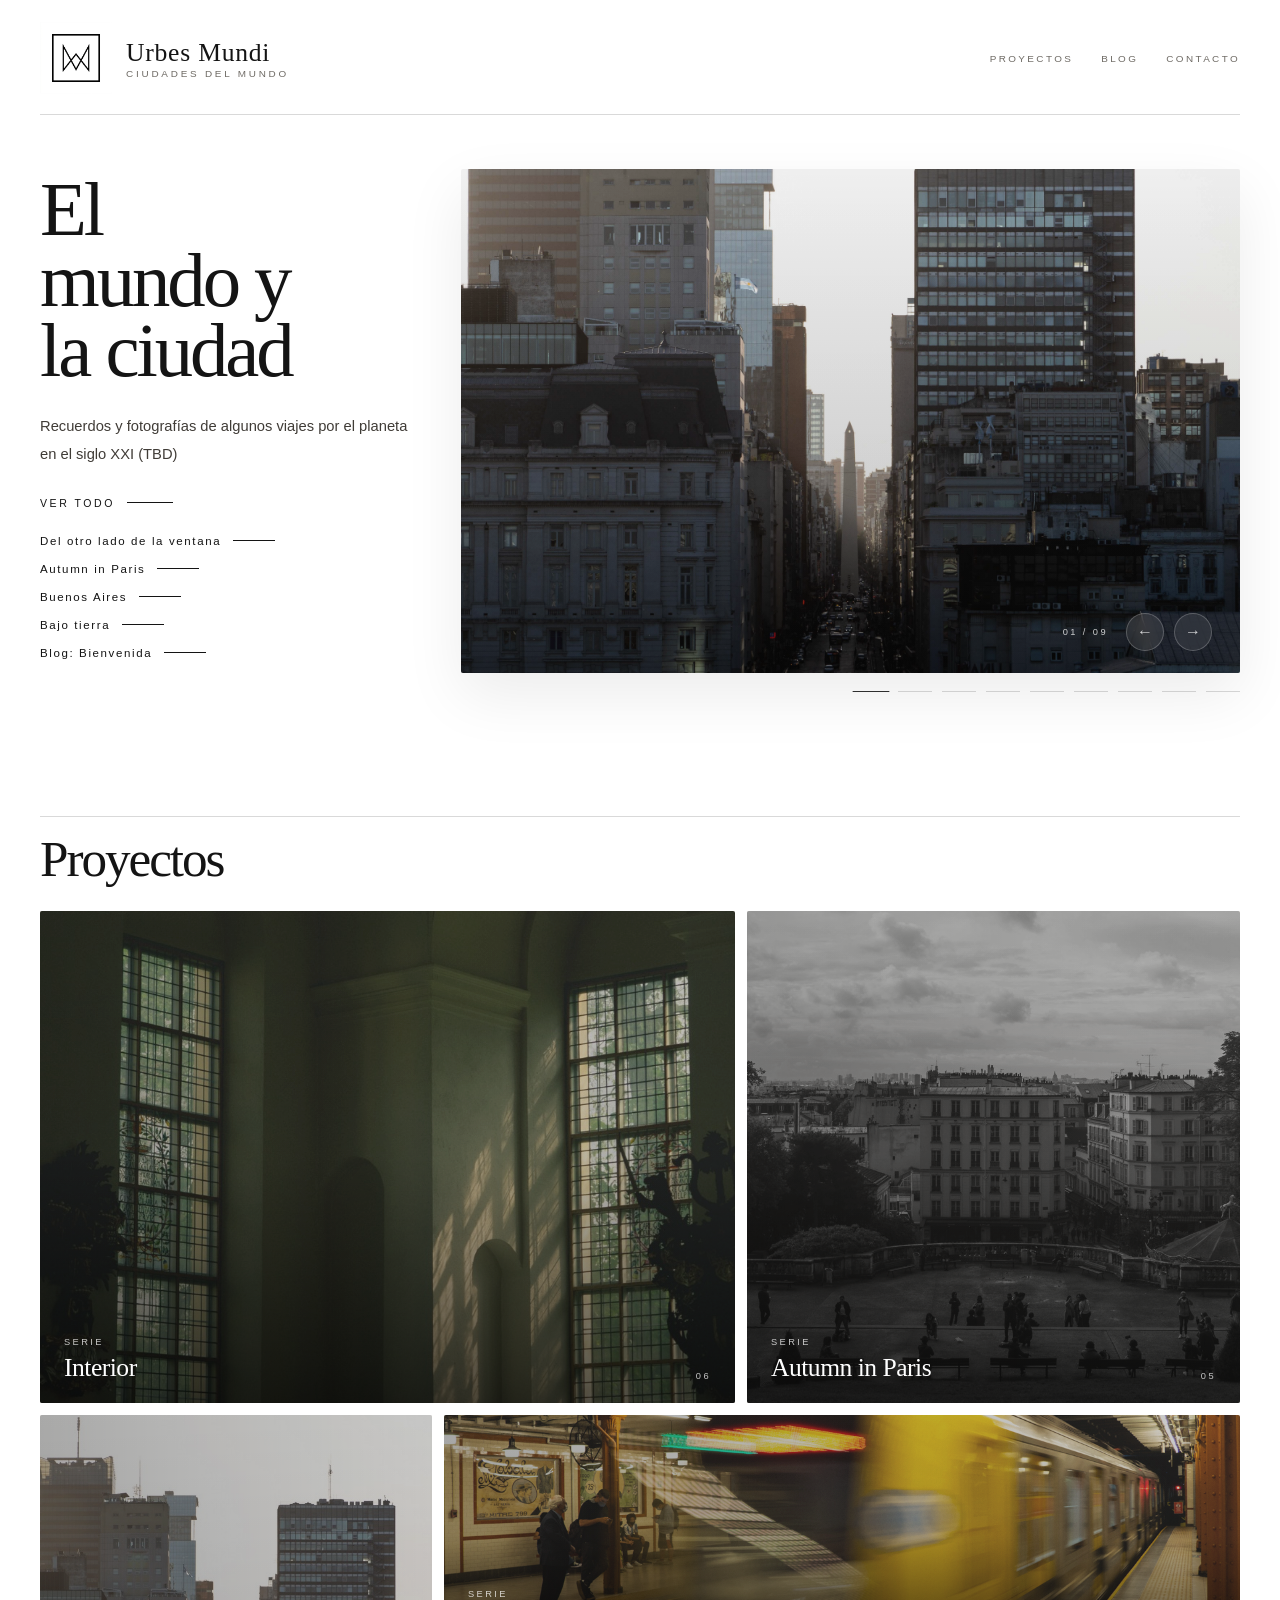
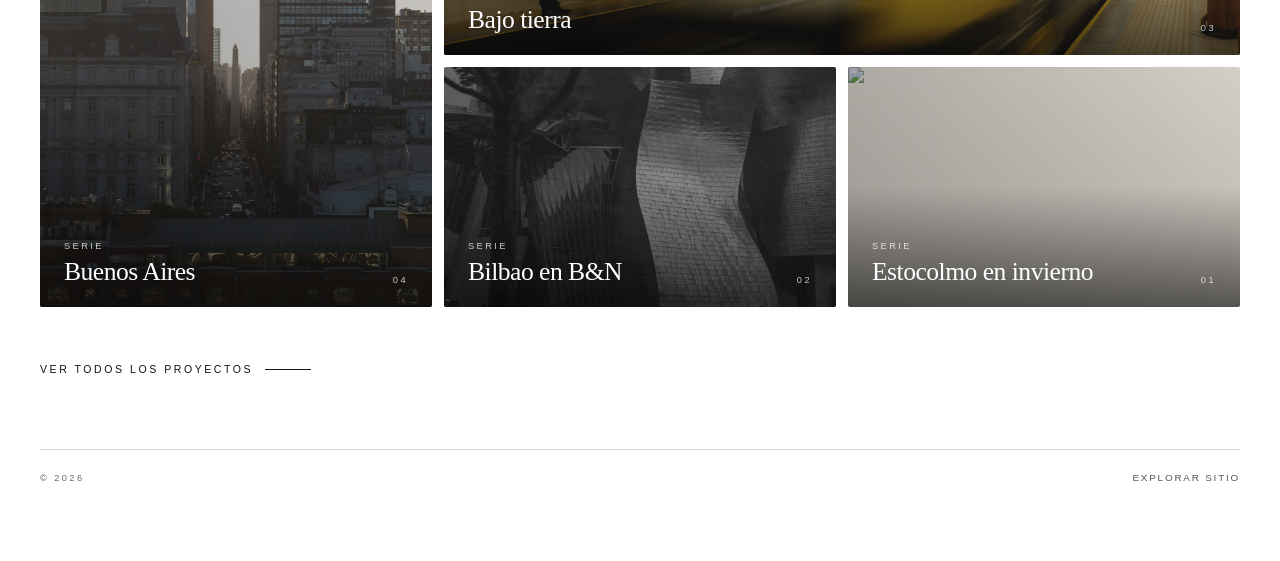
==== index.html @ 208b6910 "UMv2" ====
<!DOCTYPE html>
<html lang="es">
<head>
  <meta charset="UTF-8">
  <title>Urbes Mundi</title>
  <meta name="viewport" content="width=device-width, initial-scale=1.0">
  <link rel="stylesheet" href="style.css">
  <link rel="icon" href="logo.png">
</head>
<body>
  <div class="shell">
    <header class="site-header">
      <div class="site-mark">
        <a href="index.html" class="logo-wrap" aria-label="Ir al inicio de Urbes Mundi">
          <img src="logo.png" alt="Urbes Mundi">
        </a>
        <div>
          <p class="site-title">Urbes Mundi</p>
          <p class="site-note">Ciudades del mundo</p>
        </div>
      </div>

      <nav class="site-nav">
        <a href="galeria.html">Proyectos</a>
        <a href="blog.html">Blog</a>
        <a href="contacto.html">Contacto</a>
      </nav>
    </header>

    <main>
      <section class="hero" id="galeria">
        <div class="hero-copy">
          <h1 class="hero-title">El mundo y la ciudad</h1>
          <p class="hero-subtitle">
            Recuerdos y fotografías de algunos viajes por el planeta en el siglo XXI (TBD)
          </p>
          <a class="hero-link" href="galeria.html">Ver todo</a>
          <div class="hero-links" aria-label="Últimos proyectos publicados">          
            <!-- ULTIMAS SER bienvenidaIES O ENTRADAS PUBLICADAS: mantener las mas nuevas arriba -->
            <a class="hero-link-small" href="proyectos/6-interiores/6-interiores.html">Del otro lado de la ventana</a>
            <a class="hero-link-small" href="proyectos/5-autumn-in-paris/5-autumn-in-paris.html">Autumn in Paris</a>
            <a class="hero-link-small" href="proyectos/4-buenos-aires/4-buenos-aires.html">Buenos Aires</a>
            <a class="hero-link-small" href="proyectos/3-bajo-tierra/3-bajo-tierra.html">Bajo tierra</a>
            <a class="hero-link-small" href="proyectos/blog/260512 Bienvenida/entrada.html">Blog: Bienvenida</a>
            <!-- <a class="hero-link-small" href="proyectos/2-bilbaoBN/2-bilbaoBN.html">Bilbao en B&N</a>
            <a class="hero-link-small" href="proyectos/1-estocolmo/1-estocolmo.html">Estocolmo en invierno</a> -->
          </div>
        </div>

        <div class="carousel-panel">
          <div class="carousel-stage">
            <div class="carousel-track">
              <figure class="carousel-slide active">
                <img src="proyectos/0-carrousel/carrousel2.jpeg" alt="Carrousel 1">
              </figure>
              <figure class="carousel-slide">
                <img src="proyectos/0-carrousel/carrousel4.jpeg" alt="Carrousel 2">
              </figure>
              <figure class="carousel-slide">
                <img src="proyectos/0-carrousel/carrousel7.jpeg" alt="Carrousel 3">
              </figure>
              <figure class="carousel-slide">
                <img src="proyectos/0-carrousel/carrousel8.jpeg" alt="Carrousel 4">
              </figure>
              <figure class="carousel-slide">
                <img src="proyectos/0-carrousel/carrousel9.jpeg" alt="Carrousel 5">
              </figure>
              <figure class="carousel-slide">
                <img src="proyectos/0-carrousel/carrousel6.jpeg" alt="Carrousel 6">
              </figure>
              <figure class="carousel-slide">
                <img src="proyectos/0-carrousel/carrousel1.jpeg" alt="Carrousel 7">
              </figure>
              <figure class="carousel-slide">
                <img src="proyectos/0-carrousel/carrousel10.jpeg" alt="Carrousel 8">
              </figure>
              <figure class="carousel-slide">
                <img src="proyectos/0-carrousel/carrousel3.jpeg" alt="Carrousel 9">
              </figure>
            </div>

<!-- ============================== CARROUSEL ============================== 
              1. Un <figure> dentro de .carousel-track:
                  <figure class="carousel-slide">
                    <img src="proyectos/0-carrousel/carrouselN.jpeg" alt="Descripcion breve">
                  </figure>

              Sustituye N por el número siguiente. La primera slide debe
              mantener la clase "active" (solo una a la vez).
              El contador y la lógica se actualizan solos.
              ============================================================ -->

            <div class="carousel-meta">
              <div class="carousel-count" id="carousel-count">00 / 00</div>
              <div class="carousel-controls">
                <button class="carousel-btn" id="prev-btn" aria-label="Imagen anterior">&#8592;</button>
                <button class="carousel-btn" id="next-btn" aria-label="Imagen siguiente">&#8594;</button>
              </div>
            </div>
          </div>

          <div class="carousel-indicators" aria-label="Indicadores del carrusel">
            <button class="carousel-dot active" aria-label="Ir a la imagen 1"></button>
            <button class="carousel-dot" aria-label="Ir a la imagen 2"></button>
            <button class="carousel-dot" aria-label="Ir a la imagen 3"></button>
            <button class="carousel-dot" aria-label="Ir a la imagen 4"></button>
            <button class="carousel-dot" aria-label="Ir a la imagen 5"></button>
            <button class="carousel-dot" aria-label="Ir a la imagen 6"></button>
            <button class="carousel-dot" aria-label="Ir a la imagen 7"></button>
            <button class="carousel-dot" aria-label="Ir a la imagen 8"></button>
            <button class="carousel-dot" aria-label="Ir a la imagen 9"></button>
          </div>
<!-- ============================== CARROUSEL INDICADORES ==============================

            <button class="carousel-dot" aria-label="Ir a la imagen N"></button>

============================================================ -->
        </div>
      </section>

      <section class="projects" id="proyectos">
        <div class="projects-header">
          <div class="section-heading-group">
            <h2 class="section-title-large">Proyectos</h2>
          </div>
        </div>

<!-- ============================ ORDEN DE TARJETAS EN INICIO ===============================
      | 1. LARGE | 2. MEDIUM |
      | 3. TALL | 4. WIDE | 5. SMALL |
      | 6. SMALL | 7. SMALL | 8. SMALL | 9. SMALL |
============================================================================================= -->
  

  <!--======PARA AUTOMATIZAR ORDEN DE SERIES======
        <div class="projects-grid" id="series-home"></div>
   ============================================-->
        <div class="projects-grid">


          <a class="project-card large" href="proyectos/6-interiores/6-interiores.html">
            <!--FOTO PORTADA-->
            <img src="proyectos/6-interiores/portada.jpg" alt="Interiores">
            <div class="project-info">
              <div class="project-text">
                <span class="project-kicker">Serie</span>
                <!--NOMBRE SERIE-->
                <span class="project-name">Interior</span>
              </div>
              <!--NÚMERO SERIE-->
              <span class="project-index">06</span>
            </div>
          </a>

          <a class="project-card medium" href="proyectos/5-autumn-in-paris/5-autumn-in-paris.html">
            <!--FOTO PORTADA-->
            <img src="proyectos/5-autumn-in-paris/portada.jpg" alt="Autumn in Paris">
            <div class="project-info">
              <div class="project-text">
                <span class="project-kicker">Serie</span>
                <!--NOMBRE SERIE-->
                <span class="project-name">Autumn in Paris</span>
              </div>
              <!--NÚMERO SERIE-->
              <span class="project-index">05</span>
            </div>
          </a>

          <a class="project-card tall" href="proyectos/4-buenos-aires/4-buenos-aires.html">
          
            <img src="proyectos/4-buenos-aires/portada.jpg" alt="Buenos Aires">
            <div class="project-info">
              <div class="project-text">
                <span class="project-kicker">Serie</span>
          
                <span class="project-name">Buenos Aires</span>
              </div>
              <span class="project-index">04</span>
            </div>
          </a>

          <a class="project-card wide" href="proyectos/3-bajo-tierra/3-bajo-tierra.html">
           
            <img src="proyectos/3-bajo-tierra/portada.jpg" alt="Proyecto 3">
            <div class="project-info">
              <div class="project-text">
                <span class="project-kicker">Serie</span>
           
                <span class="project-name">Bajo tierra</span>
              </div>
           
              <span class="project-index">03</span>
            </div>
          </a>

          <a class="project-card small" href="proyectos/2-bilbaoBN/2-bilbaoBN.html">
           
            <img src="proyectos/2-bilbaoBN/portada.jpg" alt="Bilbao en B&N">
            <div class="project-info">
              <div class="project-text">
                <span class="project-kicker">Serie</span>
           
                <span class="project-name">Bilbao en B&N</span>
              </div>
           
              <span class="project-index">02</span>
            </div>
          </a>

        <a class="project-card small" href="proyectos/1-estocolmo/1-estocolmo.html">
         
            <img src="proyectos/1-estocolmo/portada.JPG" alt="Proyecto ">
            <div class="project-info">
              <div class="project-text">
                <span class="project-kicker">Serie</span>
         
                <span class="project-name">Estocolmo en invierno</span>
              </div>
         
              <span class="project-index">01</span>
            </div>
          </a>


<!--=============PARA REDISTRIBUIR FOTOS MOSAICO TRUNCADO====================
          
  TAMAÑO TALL ========
          ENLACE A SERIE
          class="project-card small" href="proyectos/n-serie/"></a>
            NÚMERO DE PROYECTO
            <img src="proyectos/00carrousel/carrouselN.jpg" alt="Proyecto futuro N">
            <div class="project-info">
              <div class="project-text">
                <span class="project-kicker">Serie</span>
                NOMBRE SERIE
                <span class="project-name">Proyecto 8</span>
              </div>
              NÚMERO SERIE
              <span class="project-index">08</span>
            </div>


  TAMAÑO WIDE ========
          ENLACE A SERIE
          <a class="project-card small" href="proyectos/n-serie/"></a>
            NÚMERO DE PROYECTO
            <img src="proyectos/00carrousel/carrouselN.jpg" alt="Proyecto futuro N">
            <div class="project-info">
              <div class="project-text">
                <span class="project-kicker">Serie</span>
                NOMBRE SERIE
                <span class="project-name">Proyecto 8</span>
              </div>
              NÚMERO SERIE
              <span class="project-index">08</span>
            </div>


  TAMAÑO SMALL ========
          ENLACE A SERIE
          <a class="project-card small" href="proyectos/n-serie/">
            NÚMERO DE PROYECTO
            <img src="proyectos/00carrousel/carrouselN.jpg" alt="Proyecto futuro N">
            <div class="project-info">
              <div class="project-text">
                <span class="project-kicker">Serie</span>
                NOMBRE SERIE
                <span class="project-name">Proyecto 8</span>
              </div>
              NÚMERO SERIE
              <span class="project-index">08</span>
            </div>

=====================================================-->

        </div>

        <div class="section-link-bottom">
          <a class="inline-link" href="galeria.html">Ver todos los proyectos</a>
        </div>
      </section>


    <footer class="site-footer">
      <p>© 2026</p>
      <a class="site-footer-link" href="galeria.html">Explorar sitio</a>
    </footer>
  </div>

  <script src="js/carrousel.js"></script>
  <!--======PARA AUTOMATIZAR ORDEN DE SERIES===
   <script src="js/series.js"></script> 
   ============================================-->
</body>
</html>
---- style.css ----
*, *::before, *::after {
  box-sizing: border-box;
  margin: 0;
  padding: 0;
}

@font-face {
  font-family: "Newsreader";
  src: url("Fonts/Newsreader/Newsreader-VariableFont_opsz,wght.ttf") format("truetype");
  font-weight: 200 800;
  font-style: normal;
}

:root {
  /*--bg: #f2f0ea;*/
  --bg: #ffffff;
  /*--surface: #f8f6f1;*/
  --surface: #ffffff;
  --text: #141414;
  --muted: #6e6a64;
  --line: rgba(20, 20, 20, 0.16);
  --line-strong: rgba(20, 20, 20, 0.28);
  --shadow: 0 22px 60px rgba(0, 0, 0, 0.08);
  --radius-lg: 2px;
  --radius-md: 20px;
  --serif: "Newsreader", "Times New Roman", serif;
  --sans: "Helvetica Neue", Helvetica, Arial, sans-serif;
}

html {
  scroll-behavior: smooth;
}

body {
  font-family: var(--sans);
  font-weight: 300;
  background: var(--bg);
/*  background: linear-gradient(180deg, #f7f5f0 0%, var(--bg) 28%, #eeece6 100%);*/
  color: var(--text);
}

img {
  display: block;
  max-width: 100%;
}

a {
  color: inherit;
}

.blog-entry-link {
  font-family: "American Typewriter", "Courier New", monospace;
}

.shell {
  width: min(100%, 1440px);
  margin: 0 auto;
  padding: 0 40px 72px;
}

.site-header {
  display: flex;
  align-items: center;
  justify-content: space-between;
  gap: 24px;
  padding: 22px 0 20px;
  border-bottom: 0.5px solid var(--line);
  position: sticky;
  top: 0;
  z-index: 100;
  background: #ffffff;
  /*background: #f7f5f0;*/
  transition: padding 0.3s ease;
}

/*HEADER MINIMAL CON SCROLL*/
.site-header.scrolled {
  padding: 14px 0 12px;
}

.site-header.scrolled .site-title,
.site-header.scrolled .site-note {
  opacity: 0;
  max-width: 0;
  overflow: hidden;
  transition: opacity 0.3s ease, max-width 0.3s ease;
}

.site-title,
.site-note {
  transition: opacity 0.3s ease, max-width 0.3s ease;
  max-width: 300px;
}
/**/



.logo-wrap {
  display: inline-flex;
  align-items: center;
  line-height: 0;
}

.logo-wrap img {
  width: 72px;
  height: auto;
}

.site-mark {
  display: flex;
  align-items: center;
  gap: 14px;
}

.site-title {
  font-family: var(--serif);
  font-size: clamp(1.6rem, 1.6vw, 2rem);
  font-weight: 320;
  letter-spacing: 0.03em;
}

.site-note {
  font-size: 0.62rem;
  letter-spacing: 0.28em;
  text-transform: uppercase;
  color: var(--muted);
}

.site-nav {
  display: flex;
  align-items: center;
  gap: 28px;
}

.site-nav a {
  position: relative;
  font-size: 0.62rem;
  font-weight: 400;
  letter-spacing: 0.24em;
  text-transform: uppercase;
  text-decoration: none;
  color: var(--muted);
  transition: color 0.25s ease;
}

.site-nav a::after {
  content: "";
  position: absolute;
  left: 0;
  bottom: -6px;
  width: 100%;
  height: 1px;
  background: var(--text);
  transform: scaleX(0);
  transform-origin: left;
  transition: transform 0.25s ease;
}

.site-nav a:hover,
.site-nav a:focus-visible {
  color: var(--text);
}

.site-nav a:hover::after,
.site-nav a:focus-visible::after {
  transform: scaleX(1);
}

.section-label {
  display: inline-block;
  margin-bottom: 22px;
  font-size: 0.58rem;
  font-weight: 400;
  letter-spacing: 0.3em;
  text-transform: uppercase;
  color: var(--muted);
}

.site-footer {
  display: flex;
  justify-content: space-between;
  align-items: center;
  gap: 16px;
  margin-top: 72px;
  padding: 22px 0 6px;
  border-top: 0.5px solid var(--line);
  font-size: 0.58rem;
  letter-spacing: 0.26em;
  text-transform: uppercase;
  color: var(--muted);
}

.hero {
  display: grid;
  grid-template-columns: minmax(0, 0.7fr) minmax(0, 1.48fr);
  gap: 52px;
  align-items: start;
  padding: 42px 0 24px;
}

.hero-copy {
  padding-top: 18px;
}

.hero-title {
  max-width: 7ch;
  font-family: var(--serif);
  font-size: clamp(3.4rem, 6vw, 6.5rem);
  font-weight: 280;
  line-height: 0.92;
  letter-spacing: -0.04em;
  text-wrap: balance;
}

.hero-subtitle,
.projects-intro,
.about-text,
.project-description {
  font-size: 0.92rem;
  line-height: 1.9;
  color: #403c37;
}

.hero-subtitle {
  max-width: 26rem;
  margin-top: 26px;
}

.hero-link,
.inline-link {
  display: inline-flex;
  align-items: center;
  gap: 12px;
  margin-top: 28px;
  font-size: 0.66rem;
  font-weight: 400;
  letter-spacing: 0.24em;
  text-transform: uppercase;
  text-decoration: none;
}

.hero-links {
  display: flex;
  flex-direction: column;
  align-items: flex-start;
  gap: 16px;
  margin-top: 24px;
}

.hero-link-small {
  display: inline-flex;
  align-items: center;
  gap: 12px;
  font-size: 0.72rem;
  font-weight: 400;
  letter-spacing: 0.14em;
  text-transform: none;
  text-decoration: none;
}

.hero-link-small::after {
  content: "";
  width: 42px;
  height: 1px;
  background: var(--text);
  transition: width 0.25s ease, opacity 0.25s ease;
}

.hero-link-small:hover::after,
.hero-link-small:focus-visible::after {
  width: 56px;
  opacity: 0.7;
}

.hero-link::after,
.inline-link::after {
  content: "";
  width: 46px;
  height: 1px;
  background: var(--text);
  transition: width 0.25s ease;
}

.hero-link:hover::after,
.hero-link:focus-visible::after,
.inline-link:hover::after,
.inline-link:focus-visible::after {
  width: 68px;
}

.carousel-panel {
  position: relative;
  min-height: 62vh;
  padding: 12px 0 56px;
}

.carousel-stage {
  position: relative;
  height: 100%;
  min-height: 56vh;
  overflow: hidden;
  border-radius: var(--radius-lg);
  background: linear-gradient(160deg, rgba(255,255,255,0.72), rgba(226,223,216,0.65));
  box-shadow: var(--shadow);
  isolation: isolate;
}

.carousel-stage::after {
  content: "";
  position: absolute;
  inset: 0;
  background: linear-gradient(to top, rgba(0,0,0,0.22), rgba(0,0,0,0.02) 36%, rgba(0,0,0,0));
  pointer-events: none;
  z-index: 1;
}

.carousel-track {
  position: relative;
  min-height: 56vh;
}

.carousel-slide {
  position: absolute;
  inset: 0;
  opacity: 0;
  transform: scale(1.03);
  transition: opacity 1.6s ease, transform 6.8s ease;
  pointer-events: none;
}

.carousel-slide::after {
  content: "";
  position: absolute;
  inset: 0;
  background: linear-gradient(to top, rgba(7, 7, 7, 0.18), rgba(7, 7, 7, 0));
}

.carousel-slide img {
  width: 100%;
  height: 100%;
  object-fit: cover;
  filter: saturate(0.8) contrast(0.96) brightness(0.96);
}

.carousel-slide.active {
  opacity: 1;
  transform: scale(1);
  pointer-events: auto;
  z-index: 1;
}

.carousel-meta {
  position: absolute;
  right: 28px;
  bottom: 22px;
  z-index: 2;
  display: flex;
  align-items: center;
  gap: 18px;
  color: rgba(255,255,255,0.78);
}

.carousel-count,
.project-kicker,
.project-index,
.project-meta,
.lightbox-counter,
.zoom-hint {
  font-size: 0.58rem;
  font-weight: 400;
  letter-spacing: 0.26em;
  text-transform: uppercase;
}

.carousel-controls,
.lightbox-actions,
.lightbox-zoom {
  display: flex;
  gap: 10px;
}

.carousel-btn,
.lightbox-btn,
.zoom-btn {
  width: 38px;
  height: 38px;
  border: 1px solid rgba(255,255,255,0.22);
  border-radius: 999px;
  background: rgba(255,255,255,0.08);
  color: rgba(255,255,255,0.78);
  font-size: 1rem;
  cursor: pointer;
  backdrop-filter: blur(8px);
  -webkit-backdrop-filter: blur(8px);
  transition: background 0.25s ease, border-color 0.25s ease, color 0.25s ease;
}

.carousel-btn:hover,
.carousel-btn:focus-visible,
.lightbox-btn:hover,
.lightbox-btn:focus-visible,
.zoom-btn:hover,
.zoom-btn:focus-visible {
  background: rgba(255,255,255,0.16);
  border-color: rgba(255,255,255,0.34);
  color: white;
}

.carousel-indicators {
  display: flex;
  gap: 10px;
  justify-content: flex-end;
  padding-top: 18px;
}

.carousel-dot {
  width: 34px;
  height: 1px;
  border: none;
  background: rgba(20, 20, 20, 0.16);
  cursor: pointer;
  transition: transform 0.25s ease, background 0.25s ease;
}

.carousel-dot.active {
  background: rgba(20, 20, 20, 0.88);
  transform: scaleX(1.08);
}

.projects {
  padding: 44px 0 0;
}

.projects-header,
.project-header,
.about-strip,
.contact-strip,
.archive-header {
  display: grid;
  grid-template-columns: minmax(0, 1fr) auto;
  gap: 24px;
  align-items: end;
  margin-bottom: 28px;
  padding-top: 18px;
  border-top: 0.5px solid var(--line);
}

.projects-intro {
  max-width: 34rem;
}

.section-heading-group {
  display: grid;
  gap: 14px;
  justify-items: start;
}

.section-title-large {
  font-family: var(--serif);
  font-size: clamp(2.2rem, 4vw, 4rem);
  font-weight: 320;
  letter-spacing: -0.04em;
  line-height: 0.94;
  text-wrap: balance;
}

.section-title-medium {
  font-family: var(--serif);
  font-size: clamp(1.3rem, 2.2vw, 2rem);
  font-weight: 320;
  letter-spacing: -0.03em;
  line-height: 0.98;
}

.section-link-bottom {
  margin-top: 28px;
}

.site-footer-link {
  font-size: 0.62rem;
  font-weight: 400;
  letter-spacing: 0.18em;
  text-transform: uppercase;
  text-decoration: none;
  color: rgba(20, 20, 20, 0.72);
  transition: color 0.25s ease, opacity 0.25s ease;
}

.site-footer-link:hover,
.site-footer-link:focus-visible {
  color: rgba(20, 20, 20, 0.92);
}

.projects-grid {
  display: grid;
  grid-template-columns: repeat(12, 1fr);
  grid-auto-rows: minmax(240px, 14vw);
  gap: 12px;
}

.project-card {
  position: relative;
  display: flex;
  align-items: flex-end;
  min-height: 220px;
  overflow: hidden;
  border-radius: var(--radius-lg);
  text-decoration: none;
  color: white;
  background: #d7d2ca;
  isolation: isolate;
}

.project-card.large {
  grid-column: span 7;
  grid-row: span 2;
}

.project-card.medium {
  grid-column: span 5;
  grid-row: span 2;
}

.project-card.tall {
  grid-column: span 4;
  grid-row: span 2;
}

.project-card.wide {
  grid-column: span 8;
  grid-row: span 1;
}

.project-card.small {
  grid-column: span 4;
  grid-row: span 1;
}

.project-card img {
  position: absolute;
  inset: 0;
  width: 100%;
  height: 100%;
  object-fit: cover;
  opacity: 0.88;
  filter: saturate(0.92) contrast(0.96) brightness(0.84);
  transition: transform 1s ease, filter 0.45s ease, opacity 0.45s ease;
}

.project-card::before {
  content: "";
  position: absolute;
  inset: 0;
  background:
    linear-gradient(to top, rgba(0,0,0,0.6), rgba(0,0,0,0.08) 50%, rgba(0,0,0,0.02)),
    linear-gradient(to right, rgba(0,0,0,0.18), rgba(0,0,0,0));
  z-index: 1;
}

.project-card::after {
  content: "";
  position: absolute;
  inset: 18px;
  border: 1px solid rgba(255,255,255,0.24);
  opacity: 0;
  transform: scale(0.985);
  border-radius: calc(var(--radius-lg) - 4px);
  transition: opacity 0.35s ease, transform 0.35s ease;
  z-index: 1;
}

.project-card:hover img,
.project-card:focus-visible img {
  transform: scale(1.03);
  opacity: 0.8;
  filter: saturate(0.88) contrast(0.95) brightness(0.72);
}

.project-card:hover::after,
.project-card:focus-visible::after {
  opacity: 1;
  transform: scale(1);
}

.project-info {
  position: relative;
  z-index: 2;
  width: 100%;
  display: flex;
  align-items: flex-end;
  justify-content: space-between;
  gap: 18px;
  padding: 22px 24px;
}

.project-text {
  display: grid;
  gap: 8px;
}

.project-kicker,
.project-index {
  color: rgba(255,255,255,0.76);
}

.project-name,
.project-title {
  font-family: var(--serif);
  font-weight: 320;
  letter-spacing: -0.02em;
  line-height: 1.02;
}

.project-name {
  font-size: clamp(1.3rem, 2vw, 2.15rem);
}

.about-strip {
  grid-template-columns: minmax(0, 0.9fr) minmax(0, 1.1fr);
  align-items: start;
  margin-top: 72px;
}

.contact-strip,
.archive-header {
  grid-template-columns: minmax(0, 0.9fr) minmax(0, 1.1fr);
  align-items: start;
  margin-top: 72px;
}

.about-text {
  max-width: 36rem;
}

.contact-text,
.archive-intro {
  max-width: 36rem;
  font-size: 0.92rem;
  line-height: 1.9;
  color: #403c37;
}

.contact-placeholder {
  min-height: 80px;
  border-bottom: 0.5px solid var(--line);
}

.info-page {
  border-top: none;
  padding-top: 0px;
}

.info-section {
  display: grid;
  grid-template-columns: minmax(0, 0.9fr) minmax(0, 1.1fr);
  gap: 24px;
  align-items: start;
  padding-top: 18px;
  margin-bottom: 48px;
  border-top: 0px solid var(--line);
}

.info-copy {
  max-width: 40rem;
  margin: 0 auto;
  font-size: 0.92rem;
  line-height: 1.9;
  color: #403c37;
}

/*FORMULARIO DE CONTACTO*/
.contact-form {
  display: grid;
  gap: 18px;
  max-width: 40rem;
}

.form-row {
  display: grid;
  gap: 0px;
  margin-bottom: 20px;
}

.form-label {
  font-size: 0.62rem;
  font-weight: 400;
  letter-spacing: 0.2em;
  text-transform: uppercase;
  color: var(--muted);
}

.form-input,
.form-textarea {
  width: 100%;
  padding: 14px 0;
  border: 0;
  border-bottom: 0.5px solid var(--line-strong);
  background: transparent;
  color: var(--text);
  font: inherit;
}

.form-input:focus,
.form-textarea:focus {
  outline: none;
  border-bottom-color: var(--text);
}

.form-textarea {
  min-height: 140px;
  resize: vertical;
}


.form-submit {
  display: inline-flex;
  align-items: center;
  gap: 12px;
  margin-top: 28px;
  padding: 0;
  border: none;
  background: none;
  cursor: pointer;
  font-family: var(--sans);
  font-size: 0.66rem;
  font-weight: 400;
  letter-spacing: 0.24em;
  text-transform: uppercase;
  color: var(--text);
}

.form-submit::after {
  content: "";
  width: 46px;
  height: 1px;
  background: var(--text);
  transition: width 0.25s ease;
}

.form-submit:hover::after,
.form-submit:focus-visible::after {
  width: 68px;
}

.form-submit:disabled {
  opacity: 0.35;
  cursor: not-allowed;
}

.project-page {
  padding-top: 28px;
}

.archive-page {
  padding-top: 28px;
}

.archive-grid {
  display: grid;
  grid-template-columns: repeat(12, 1fr);
  grid-auto-rows: minmax(300px, 20vw);
  gap: 12px;
}

.archive-card {
  position: relative;
  display: flex;
  align-items: flex-end;
  overflow: hidden;
  min-height: 0;
  border-radius: var(--radius-lg);
  text-decoration: none;
  color: white;
  background: #d7d2ca;
  isolation: isolate;
}

.archive-card.primary {
  grid-column: span 7;
  grid-row: span 2;
}

.archive-card.secondary {
  grid-column: span 5;
  grid-row: span 2;
}

.archive-card.tertiary {
  grid-column: span 12;
  grid-row: span 1;
}

/* SQUARE: 3 de 12 columnas, proporción cuadrada */
.archive-card.square {
  grid-column: span 3;
  grid-row: span 1;
  aspect-ratio: 1;
}

.archive-card img {
  position: absolute;
  inset: 0;
  width: 100%;
  height: 100%;
  object-fit: cover;
  opacity: 0.9;
  filter: saturate(0.96) contrast(0.98) brightness(0.9);
  transition: transform 1s ease, filter 0.45s ease, opacity 0.45s ease;
}

.archive-card::before {
  content: "";
  position: absolute;
  inset: 0;
  background:
    linear-gradient(to top, rgba(0,0,0,0.58), rgba(0,0,0,0.06) 52%, rgba(0,0,0,0.02)),
    linear-gradient(to right, rgba(0,0,0,0.16), rgba(0,0,0,0));
  z-index: 1;
}

.archive-card::after {
  content: "";
  position: absolute;
  inset: 18px;
  border: 1px solid rgba(255,255,255,0.24);
  opacity: 0;
  transform: scale(0.985);
  border-radius: calc(var(--radius-lg) - 4px);
  transition: opacity 0.35s ease, transform 0.35s ease;
  z-index: 1;
}

.archive-card:hover img,
.archive-card:focus-visible img {
  transform: scale(1.03);
  opacity: 0.82;
  filter: saturate(0.92) contrast(0.96) brightness(0.76);
}

.archive-card:hover::after,
.archive-card:focus-visible::after {
  opacity: 1;
  transform: scale(1);
}

.archive-info {
  position: relative;
  z-index: 2;
  width: 100%;
  display: flex;
  align-items: flex-end;
  justify-content: space-between;
  gap: 18px;
  padding: 24px 26px;
}

.archive-text {
  display: grid;
  gap: 8px;
}

.archive-kicker,
.archive-index {
  font-size: 0.58rem;
  font-weight: 400;
  letter-spacing: 0.26em;
  text-transform: uppercase;
  color: rgba(255,255,255,0.76);
}

.archive-name {
  font-family: var(--serif);
  font-size: clamp(1.6rem, 2.8vw, 3rem);
  font-weight: 320;
  letter-spacing: -0.03em;
  line-height: 0.98;
}

.project-header {
 grid-template-columns: 1fr; /*minmax(0, 0.9fr) minmax(0, 1.1fr);*/
 align-items: start; 
  border-top: none;
  padding-top: 0;
  margin-bottom: 40px
}

.project-title {
  font-size: clamp(2.8rem, 6vw, 5.8rem);
  line-height: 0.92;
  letter-spacing: -0.045em;
  text-wrap: balance;
}

.project-meta {
  display: block;
  margin-bottom: 18px;
  color: var(--muted);
}

.project-description {
  max-width: 36rem;
}

.galeria-C {
  columns: 2;
  column-gap: 20px;
}


/* PIE DE FOTO */ 

.foto-caption {
  display: block;
  margin-top: 8px;
  font-family: var(--sans);
  font-size: 0.75rem;
  font-weight: 300;
  font-style: normal; 
  color: var(--text);
  letter-spacing: 0.04em;
  text-transform: none;
  text-align: left;
}

.galeria-C .gallery-item {
  break-inside: avoid;
  margin-bottom: 28px;
}


.project-gallery {
  columns: 4 220px;
  column-gap: 12px;
}

.gallery-item {
  position: relative;
  display: inline-block;
  width: 100%;
  margin: 0 0 12px;
  padding: 0;
  border: 0;
  /*overflow: hidden;*/
  background: transparent;
  cursor: zoom-in;
  break-inside: avoid;
  /*border-radius: var(0);*/
  /*box-shadow: 0 12px 30px rgba(0, 0, 0, 0.06);*/
  appearance: none;
  -webkit-appearance: none;
}

/*
.gallery-img-wrap {
  overflow: hidden;
  border-radius: 5px;
}
*/

.gallery-img-wrap {
  position: relative;
  overflow: hidden;
  border-radius: 0px;
  box-shadow: 0 12px 30px rgba(0, 0, 0, 0.06);
}

.gallery-img-wrap::after {
  content: "";
  position: absolute;
  inset: 0;
  background: linear-gradient(to top, rgba(0,0,0,0.18), rgba(0,0,0,0));
  opacity: 0;
  transition: opacity 0.35s ease;
  pointer-events: none;
}

.gallery-item:hover .gallery-img-wrap::after,
.gallery-item:focus-visible .gallery-img-wrap::after {
  opacity: 1;
}


.gallery-item img {
  width: 100%;
  height: auto;
  object-fit: cover;
  transition: opacity 0.35s ease, filter 0.35s ease;
  pointer-events: none;
  -webkit-user-drag: none;
}


.gallery-item:hover img,
.gallery-item:focus-visible img {
  /*transform: scale(1.045);*/
  opacity: 0.92;
  filter: saturate(1.2) contrast(0.88);
}


.gallery-item::before {
  content: "";
  position: absolute;
  inset: 0;
  background: linear-gradient(to top, rgba(0,0,0,0.22), rgba(0,0,0,0));
  opacity: 0;
  transition: opacity 0.35s ease;
  pointer-events: none;
}

/* 
.gallery-item::after {
  content: "+";
  position: absolute;
  inset: 0;
  display: flex;
  align-items: center;
  justify-content: center;
  font-size: 2rem;
  font-weight: 200;
  color: white;
  opacity: 0;
  transition: opacity 0.35s ease;
  pointer-events: none;
}
*/


.gallery-item:hover::before,
/*.gallery-item:hover::after,*/
.gallery-item:focus-visible::before,
/*.gallery-item:focus-visible::after {
  opacity: 1;
}*/

.project-nav {
  display: flex;
  justify-content: space-between;
  align-items: center;
  gap: 16px;
  margin-top: 0px;
  padding-top: 24px;
  border-top: 0.5px solid var(--rule);
}

.project-nav a {
  font-size: 0.62rem;
  font-weight: 400;
  letter-spacing: 0.24em;
  text-transform: uppercase;
  text-decoration: none;
  color: var(--muted);
}

.project-nav a:hover,
.project-nav a:focus-visible {
  color: var(--text);
}

.lightbox {
  display: none;
  position: fixed;
  inset: 0;
  z-index: 1000;
  background: rgba(8, 8, 8, 0.94);
}

.lightbox.open {
  display: block;
}

.lightbox-shell {
  position: relative;
  width: 100%;
  height: 100%;
  padding: 24px;
}

.lightbox-topbar {
  position: absolute;
  top: 24px;
  left: 24px;
  right: 24px;
  z-index: 1002;
  display: flex;
  justify-content: space-between;
  align-items: center;
  gap: 18px;
}

.lightbox-hud {
  display: flex;
  align-items: center;
  gap: 12px;
  color: rgba(255,255,255,0.7);
}

.zoom-hint {
  color: rgba(255,255,255,0.48);
}

.lightbox-stage {
  position: absolute;
  inset: 0;
  display: flex;
  align-items: center;
  justify-content: center;
  overflow: hidden;
}

.lightbox-viewport {
  position: relative;
  width: min(92vw, 1400px);
  height: min(84vh, 920px);
  overflow: hidden;
  cursor: grab;
}

.lightbox-viewport.is-dragging {
  cursor: grabbing;
}

.lightbox-media {
  position: absolute;
  left: 50%;
  top: 50%;
  transform: translate(-50%, -50%) scale(1);
  transform-origin: center center;
  max-width: 100%;
  max-height: 100%;
  width: auto;
  height: auto;
  user-select: none;
  -webkit-user-drag: none;
  pointer-events: none;
}

.lightbox-shield {
  position: absolute;
  inset: 0;
  z-index: 1;
}

.lightbox-prev,
.lightbox-next {
  position: absolute;
  top: 50%;
  transform: translateY(-50%);
  z-index: 1002;
}

.lightbox-prev {
  left: 24px;
}

.lightbox-next {
  right: 24px;
}

.lightbox-footer {
  position: absolute;
  left: 24px;
  right: 24px;
  bottom: 24px;
  z-index: 1002;
  display: flex;
  justify-content: center;
  pointer-events: none;
}

.lightbox-counter {
  color: rgba(255,255,255,0.48);
}

@media (max-width: 980px) {
  .shell {
    padding: 0 24px 56px;
  }
  .galeria-C {
  columns: 1;
  }

  .site-header {
    flex-direction: column;
    align-items: center;
    gap: 10px;
  }

  .site-nav {
    flex-wrap: wrap;
    gap: 18px 22px;
  }

  .hero,
  .projects-header,
  .project-header,
  .about-strip,
  .contact-strip,
  .archive-header,
  .info-section {
    grid-template-columns: 1fr;
  }

  .hero {
    gap: 30px;
  }

  .hero-copy {
    padding-top: 4px;
  }

  .hero-title {
    max-width: 9ch;
  }

  .carousel-panel,
  .carousel-track,
  .carousel-stage {
    min-height: 58vh;
  }

  .projects-grid {
    grid-template-columns: repeat(2, 1fr);
    grid-auto-rows: minmax(220px, auto);
  }

  .project-card.large,
  .project-card.medium,
  .project-card.tall,
  .project-card.wide,
  .project-card.small {
    grid-column: span 1;
    grid-row: span 1;
  }

  .project-gallery {
    columns: 3 200px;
  }

  .archive-grid {
    grid-template-columns: repeat(2, 1fr);
    grid-auto-rows: minmax(260px, auto);
  }

  .archive-card.primary,
  .archive-card.secondary,
  .archive-card.tertiary {
    grid-column: span 1;
    grid-row: span 1;
  }
}

@media (max-width: 700px) {
  
.nav-toggle {
  display: none;
}

  .shell {
    padding: 0 18px 40px;
  }

  .site-header {
    padding: 18px 0 16px;
  }

  .site-mark {
    flex-direction: column;
    gap: 6px;
    align-items: center;
    justify-content: center;

  }

  .site-title {
    font-size: 1.35rem;
  }

  .site-title,
  .site-note {
    display: none;
  }

  .site-nav {
    gap: 14px 16px;
    justify-content: center;
  }

  .site-nav a,
  .project-nav a {
    font-size: 0.56rem;
    letter-spacing: 0.2em;
  }

  .hero {
    padding-top: 28px;
  }

  .hero-title,
  .project-title {
    font-size: clamp(2.5rem, 14vw, 4rem);
  }

  .hero-subtitle,
  .projects-intro,
  .about-text,
  .project-description,
  .contact-text,
  .archive-intro,
  .info-copy {
    font-size: 0.88rem;
    line-height: 1.8;
  }

  .hero-links {
    gap: 12px;
  }

  .hero-link-small {
    font-size: 0.68rem;
  }

  .carousel-panel,
  .carousel-track,
  .carousel-stage {
    min-height: 44vh;
  }

  .carousel-stage {
    border-radius: var(--radius-lg);
  }

  .carousel-meta {
    left: 18px;
    right: 18px;
    bottom: 16px;
    justify-content: space-between;
  }

  .carousel-indicators {
    justify-content: flex-start;
    overflow-x: auto;
    padding-bottom: 4px;
  }

  .projects {
    padding-top: 32px;
  }

  .projects-grid,
  .project-gallery {
    grid-template-columns: 1fr;
    columns: 1;
    gap: 10px;
  }

  .archive-grid {
    grid-template-columns: 1fr;
    gap: 10px;
  }

  .project-card {
    min-height: 280px;
  }

  .archive-card {
    min-height: 300px;
  }

  .project-info {
    padding: 18px;
  }

  .archive-info {
    padding: 18px;
  }

  .project-name {
    font-size: 1.5rem;
  }

  .archive-name {
    font-size: 1.7rem;
  }

  .project-nav,
  .site-footer {
    flex-direction: row;
    align-items: center;
  }

  .lightbox-shell {
    padding: 16px;
  }

  .lightbox-topbar,
  .lightbox-footer {
    left: 16px;
    right: 16px;
  }

  .lightbox-topbar {
    top: 16px;
    flex-direction: column;
    align-items: flex-start;
  }

  .lightbox-prev {
    left: 16px;
  }

  .lightbox-next {
    right: 16px;
  }

  .lightbox-viewport {
    width: 100%;
    height: 76vh;
  }
}
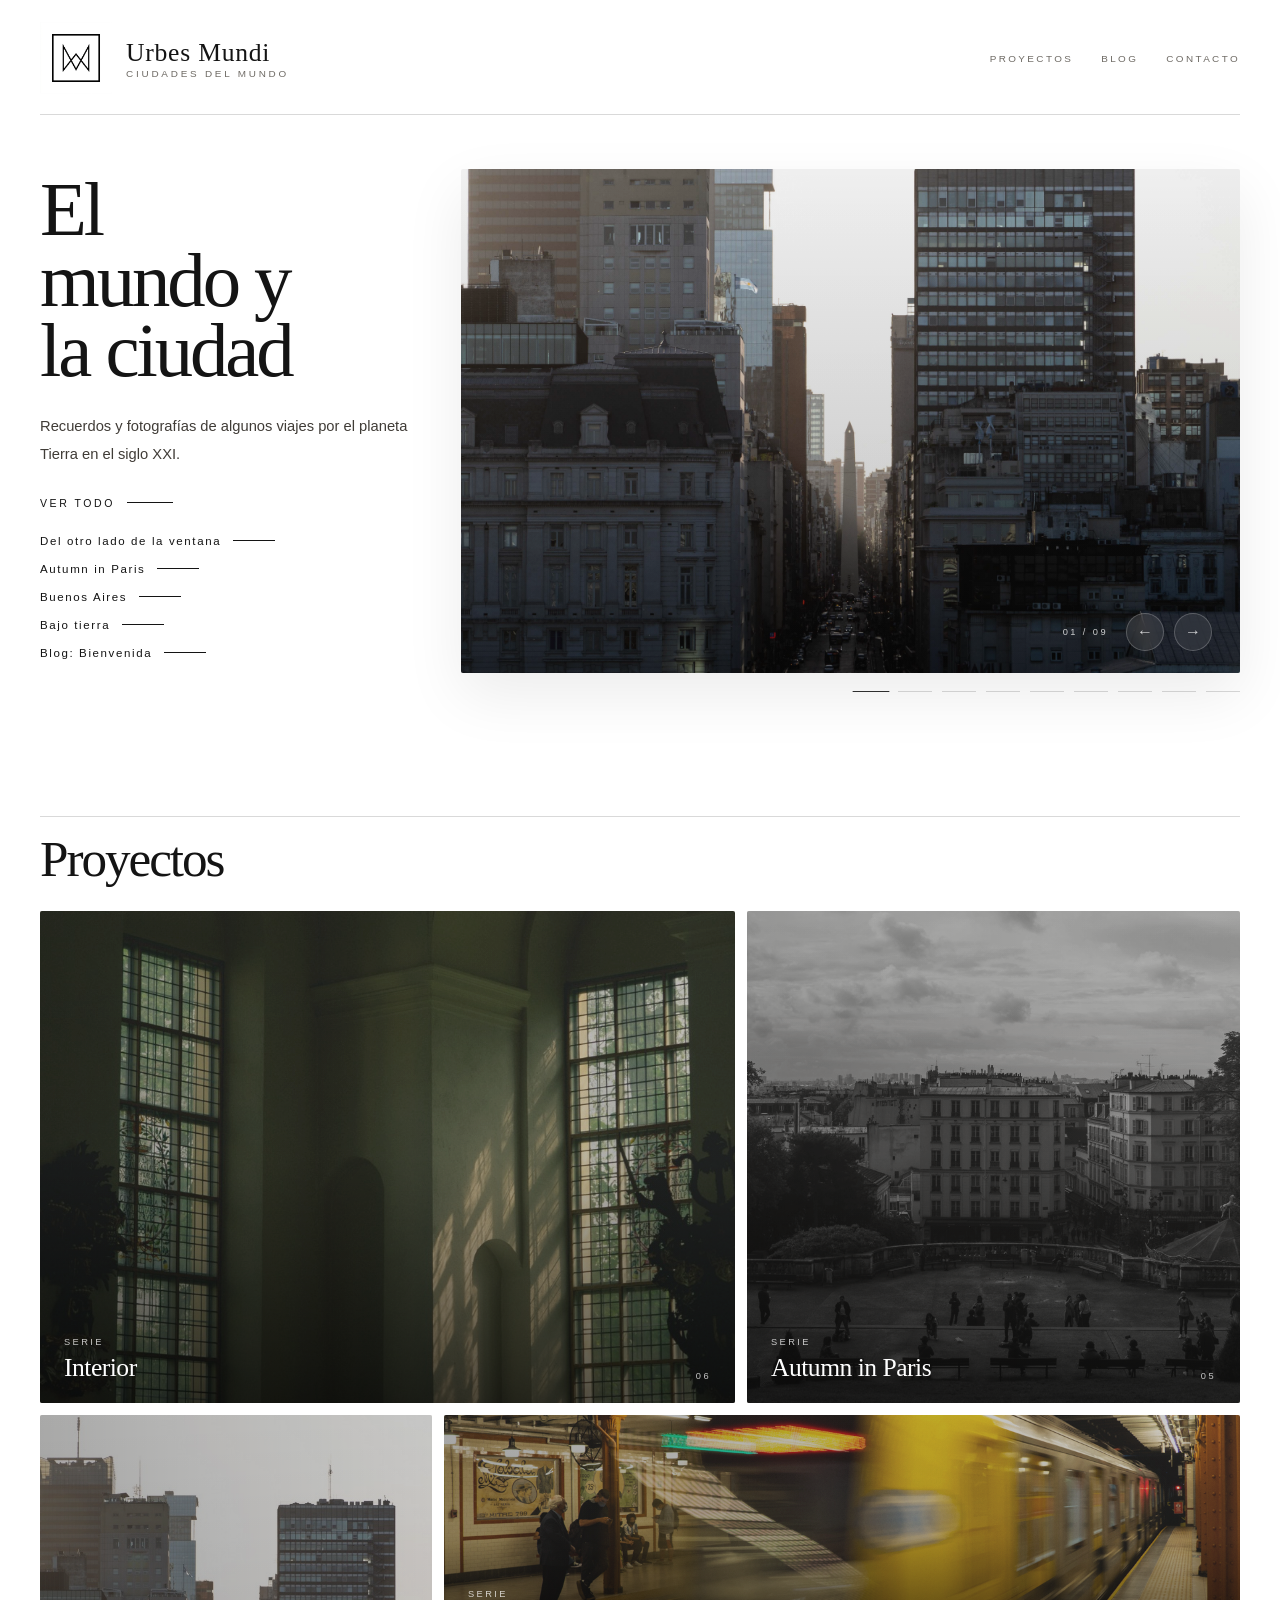
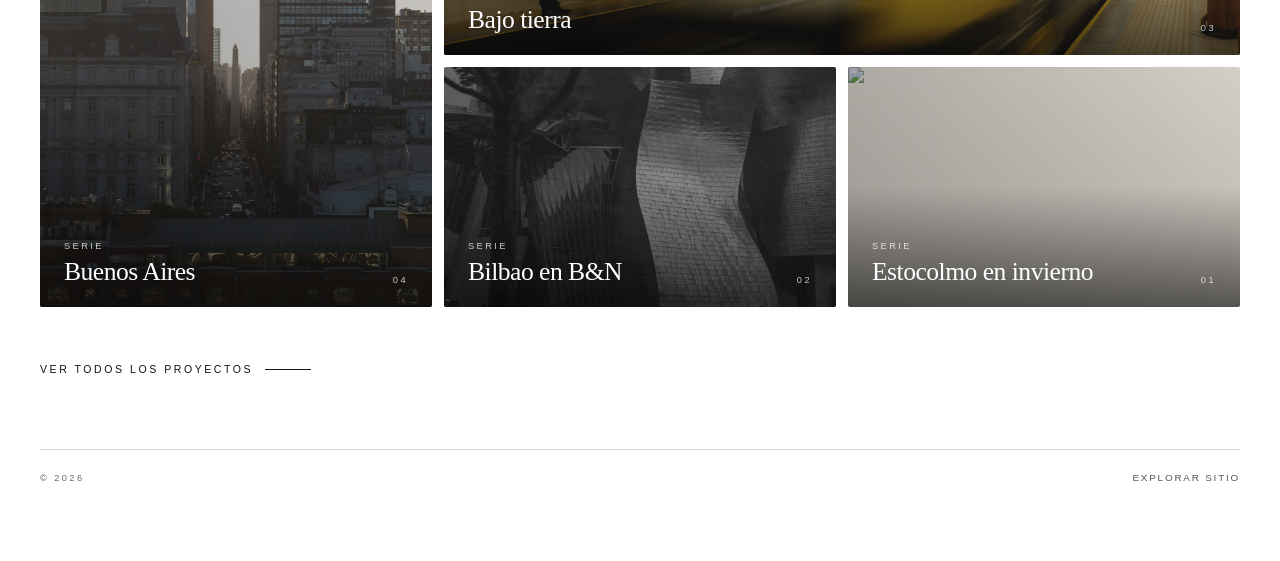
==== commit 48ac111a: "descripcion index" ====
--- a/index.html
+++ b/index.html
@@ -32,7 +32,7 @@
         <div class="hero-copy">
           <h1 class="hero-title">El mundo y la ciudad</h1>
           <p class="hero-subtitle">
-            Recuerdos y fotografías de algunos viajes por el planeta en el siglo XXI (TBD)
+            Recuerdos y fotografías de algunos viajes por el planeta Tierra en el siglo XXI.
           </p>
           <a class="hero-link" href="galeria.html">Ver todo</a>
           <div class="hero-links" aria-label="Últimos proyectos publicados">          
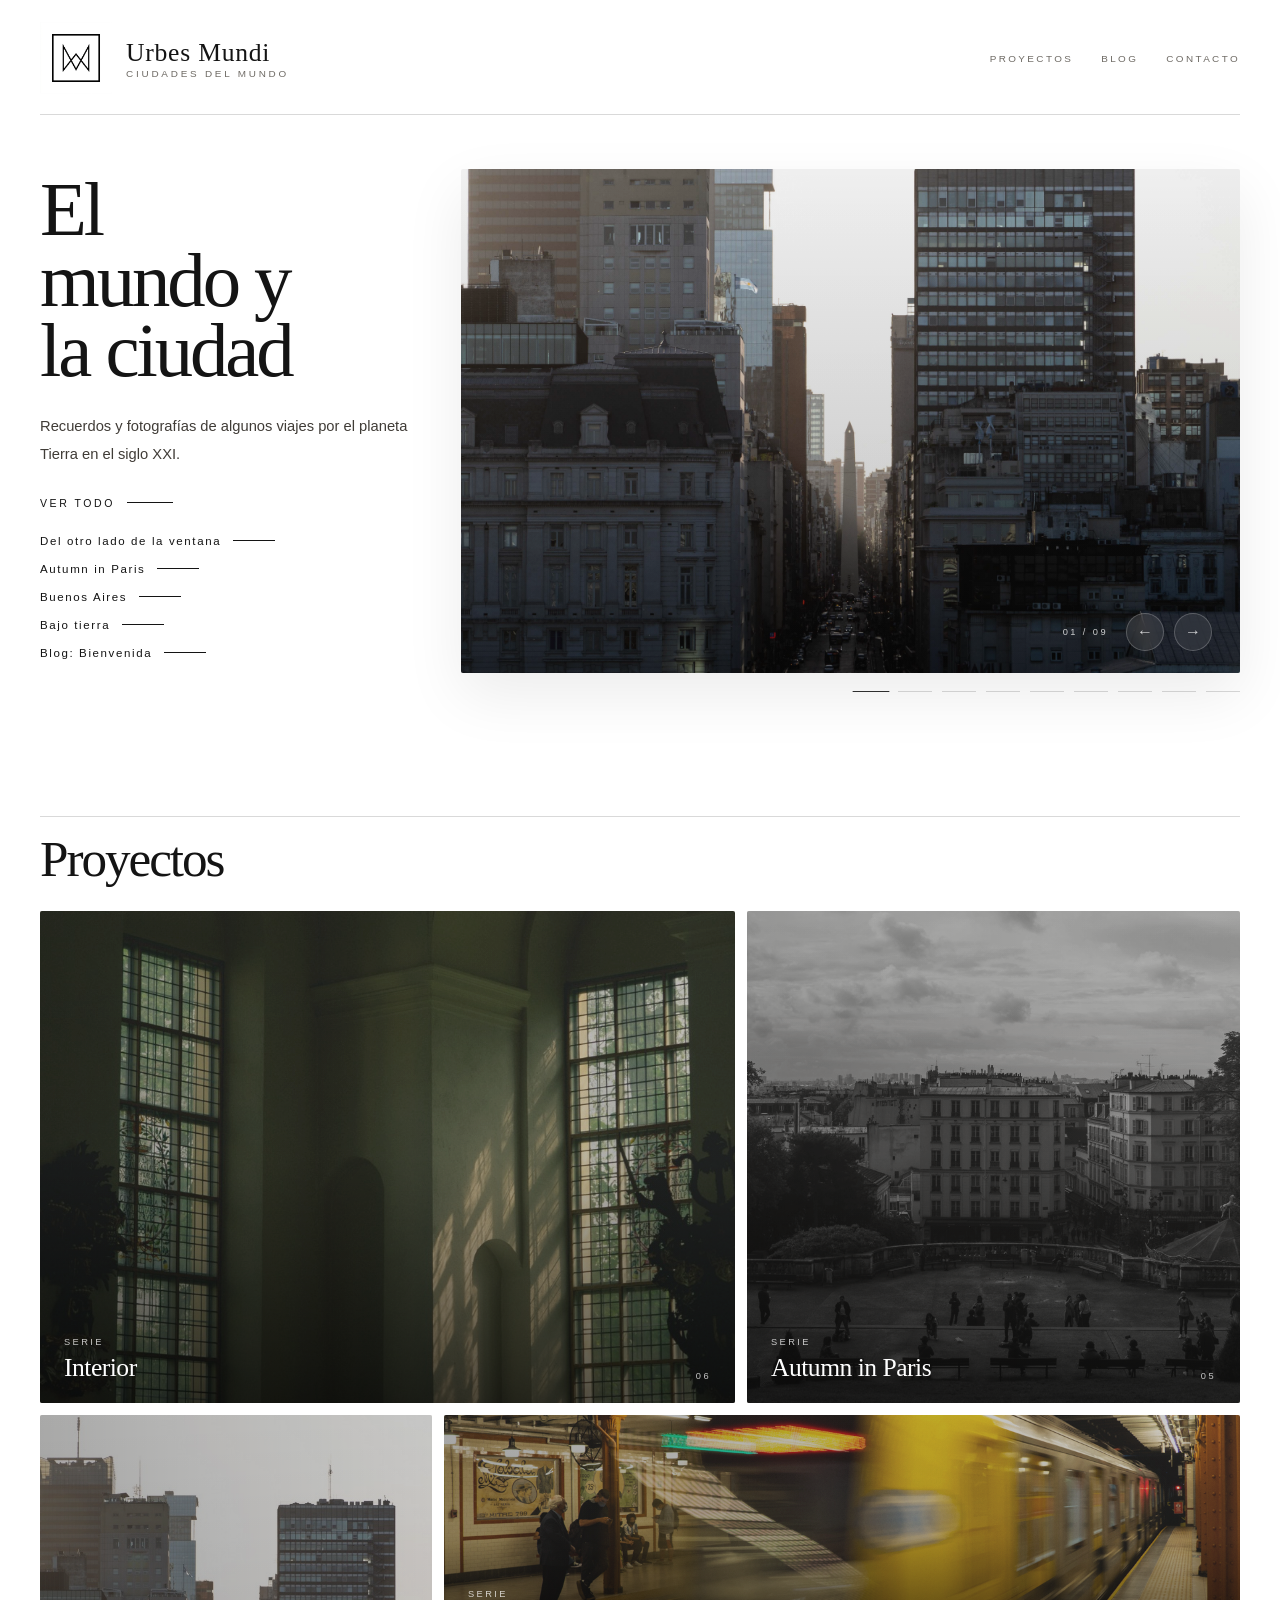
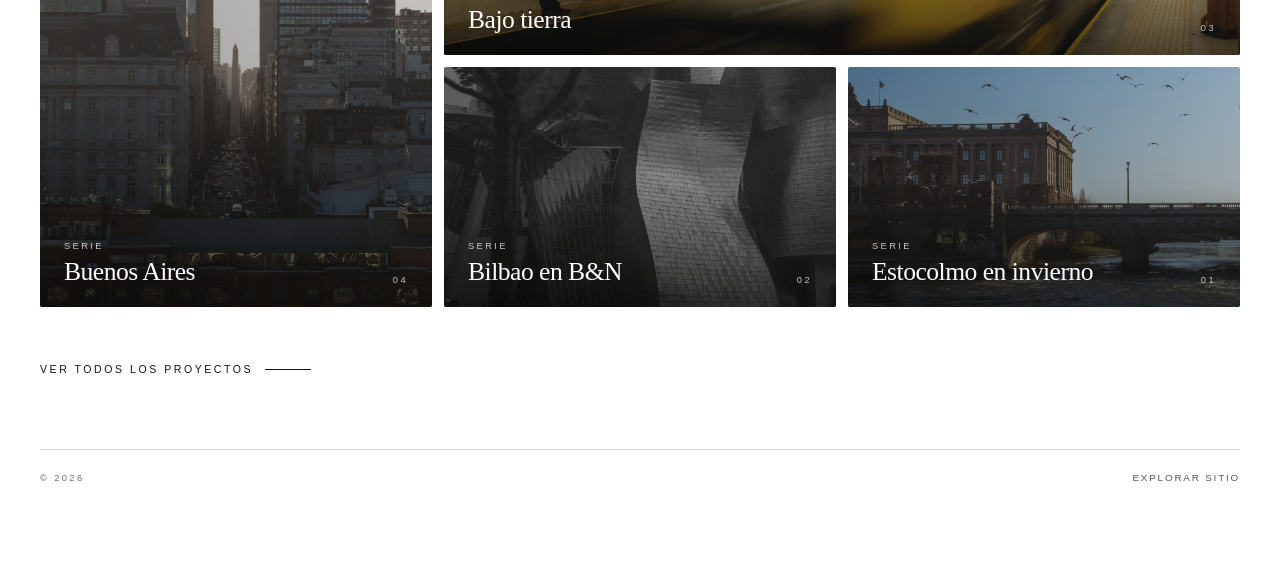
==== commit 528eb806: "portada 1" ====
--- a/index.html
+++ b/index.html
@@ -209,7 +209,7 @@
 
         <a class="project-card small" href="proyectos/1-estocolmo/1-estocolmo.html">
          
-            <img src="proyectos/1-estocolmo/portada.JPG" alt="Proyecto ">
+            <img src="proyectos/1-estocolmo/portada.jpg" alt="Proyecto ">
             <div class="project-info">
               <div class="project-text">
                 <span class="project-kicker">Serie</span>
